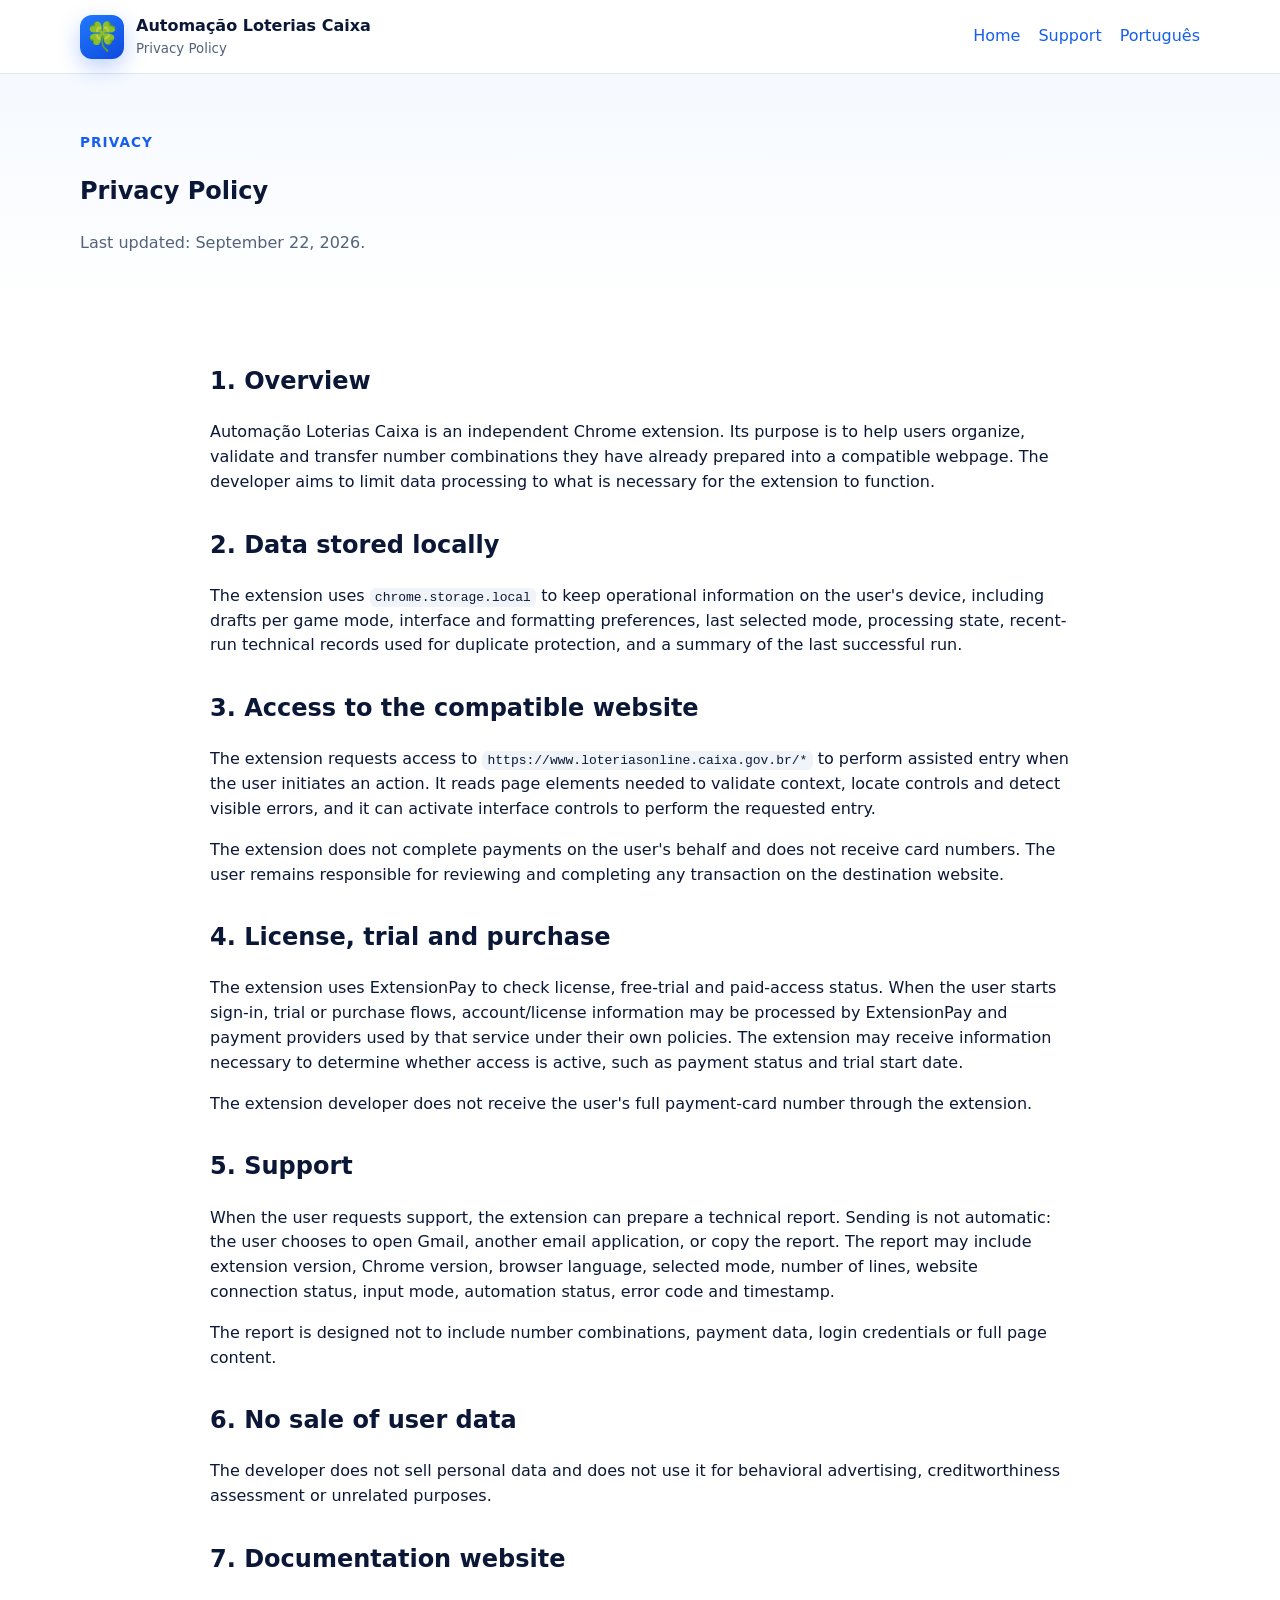
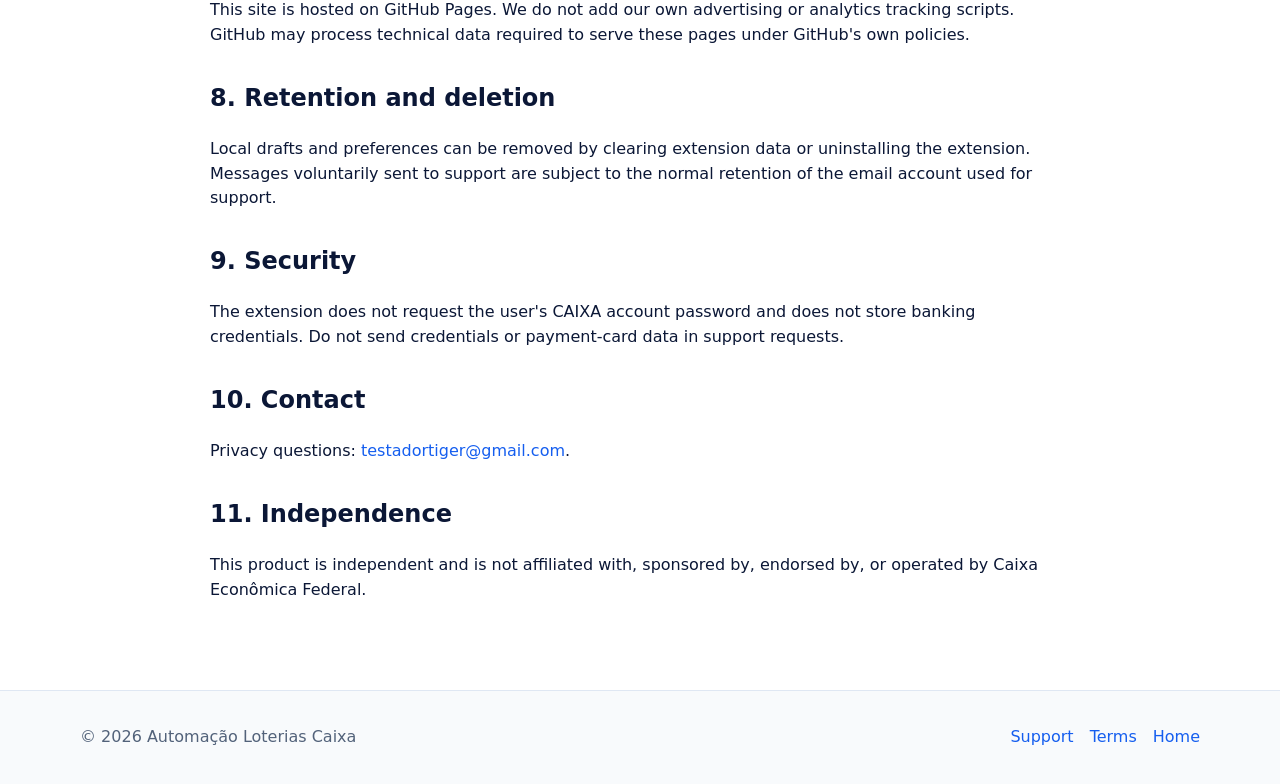
==== en/privacy/index.html @ 9dab3103 "Add en/privacy/index.html" ====
<!doctype html><html lang="en"><head><meta charset="utf-8"><meta name="viewport" content="width=device-width,initial-scale=1"><title>Privacy Policy — Automação Loterias Caixa</title><link rel="stylesheet" href="../../assets/styles.css"></head><body><header class="topbar"><div class="wrap nav"><a class="brand" href="../"><span class="brand-mark">🍀</span><span>Automação Loterias Caixa<small>Privacy Policy</small></span></a><nav class="navlinks"><a href="../">Home</a><a href="../support/">Support</a><a href="../../privacy/">Português</a></nav></div></header><main><section class="page-head"><div class="wrap"><div class="eyebrow">Privacy</div><h1>Privacy Policy</h1><p class="lead">Last updated: September 22, 2026.</p></div></section><section class="page"><div class="wrap prose"><h2>1. Overview</h2><p>Automação Loterias Caixa is an independent Chrome extension. Its purpose is to help users organize, validate and transfer number combinations they have already prepared into a compatible webpage. The developer aims to limit data processing to what is necessary for the extension to function.</p><h2>2. Data stored locally</h2><p>The extension uses <code>chrome.storage.local</code> to keep operational information on the user's device, including drafts per game mode, interface and formatting preferences, last selected mode, processing state, recent-run technical records used for duplicate protection, and a summary of the last successful run.</p><h2>3. Access to the compatible website</h2><p>The extension requests access to <code>https://www.loteriasonline.caixa.gov.br/*</code> to perform assisted entry when the user initiates an action. It reads page elements needed to validate context, locate controls and detect visible errors, and it can activate interface controls to perform the requested entry.</p><p>The extension does not complete payments on the user's behalf and does not receive card numbers. The user remains responsible for reviewing and completing any transaction on the destination website.</p><h2>4. License, trial and purchase</h2><p>The extension uses ExtensionPay to check license, free-trial and paid-access status. When the user starts sign-in, trial or purchase flows, account/license information may be processed by ExtensionPay and payment providers used by that service under their own policies. The extension may receive information necessary to determine whether access is active, such as payment status and trial start date.</p><p>The extension developer does not receive the user's full payment-card number through the extension.</p><h2>5. Support</h2><p>When the user requests support, the extension can prepare a technical report. Sending is not automatic: the user chooses to open Gmail, another email application, or copy the report. The report may include extension version, Chrome version, browser language, selected mode, number of lines, website connection status, input mode, automation status, error code and timestamp.</p><p>The report is designed not to include number combinations, payment data, login credentials or full page content.</p><h2>6. No sale of user data</h2><p>The developer does not sell personal data and does not use it for behavioral advertising, creditworthiness assessment or unrelated purposes.</p><h2>7. Documentation website</h2><p>This site is hosted on GitHub Pages. We do not add our own advertising or analytics tracking scripts. GitHub may process technical data required to serve these pages under GitHub's own policies.</p><h2>8. Retention and deletion</h2><p>Local drafts and preferences can be removed by clearing extension data or uninstalling the extension. Messages voluntarily sent to support are subject to the normal retention of the email account used for support.</p><h2>9. Security</h2><p>The extension does not request the user's CAIXA account password and does not store banking credentials. Do not send credentials or payment-card data in support requests.</p><h2>10. Contact</h2><p>Privacy questions: <a href="mailto:testadortiger@gmail.com?subject=Privacy%20-%20Automacao%20Loterias%20Caixa">testadortiger@gmail.com</a>.</p><h2>11. Independence</h2><p>This product is independent and is not affiliated with, sponsored by, endorsed by, or operated by Caixa Econômica Federal.</p></div></section></main><footer class="footer"><div class="wrap footer-grid"><div>© 2026 Automação Loterias Caixa</div><nav><a href="../support/">Support</a><a href="../terms/">Terms</a><a href="../">Home</a></nav></div></footer></body></html>
---- assets/styles.css ----
:root{--blue:#155eef;--blue2:#0b4fd9;--green:#12b76a;--ink:#0b1736;--muted:#52627a;--line:#dfe7f3;--soft:#f5f8fc;--warn:#fff8e7;--shadow:0 18px 48px rgba(30,79,150,.12)}
*{box-sizing:border-box}html{scroll-behavior:smooth}body{margin:0;font-family:Inter,ui-sans-serif,system-ui,-apple-system,BlinkMacSystemFont,"Segoe UI",sans-serif;color:var(--ink);background:#fff;line-height:1.55}a{color:var(--blue);text-decoration:none}a:hover{text-decoration:underline}.wrap{width:min(1120px,calc(100% - 32px));margin:auto}.topbar{position:sticky;top:0;z-index:20;background:rgba(255,255,255,.94);backdrop-filter:blur(14px);border-bottom:1px solid var(--line)}.nav{display:flex;align-items:center;justify-content:space-between;gap:24px;padding:14px 0}.brand{display:flex;align-items:center;gap:12px;color:var(--ink);font-weight:800}.brand-mark{width:44px;height:44px;border-radius:12px;display:grid;place-items:center;background:linear-gradient(145deg,#1f7aff,#1049dd);font-size:28px;box-shadow:0 8px 22px rgba(21,94,239,.28)}.brand small{display:block;font-weight:500;color:var(--muted)}.navlinks{display:flex;align-items:center;gap:18px;flex-wrap:wrap}.pill{display:inline-flex;align-items:center;justify-content:center;padding:10px 16px;border-radius:999px;border:1px solid var(--line);background:#fff;font-weight:700}.primary{background:var(--blue);color:#fff;border-color:var(--blue)}.hero{overflow:hidden;background:radial-gradient(circle at 80% 0,#d6f7ee 0,transparent 30%),radial-gradient(circle at 20% 30%,#ddecff 0,transparent 34%),linear-gradient(180deg,#fff,#f7fbff);padding:82px 0 72px}.hero-grid{display:grid;grid-template-columns:1.1fr .9fr;gap:48px;align-items:center}.eyebrow{font-weight:800;color:var(--blue);letter-spacing:.08em;text-transform:uppercase;font-size:.85rem}.hero h1{font-size:clamp(2.4rem,5vw,4.8rem);line-height:1.02;margin:.2em 0}.hero p{font-size:1.2rem;color:var(--muted);max-width:720px}.hero-card{background:rgba(255,255,255,.9);border:1px solid var(--line);box-shadow:var(--shadow);border-radius:28px;padding:28px}.hero-logo{width:88px;height:88px;border-radius:24px;display:grid;place-items:center;background:linear-gradient(145deg,#1f7aff,#1049dd);font-size:54px}.badges{display:flex;gap:10px;flex-wrap:wrap;margin-top:24px}.badge{background:#eef4ff;color:#174ea6;border-radius:999px;padding:8px 12px;font-weight:700;font-size:.9rem}.section{padding:70px 0}.section.alt{background:var(--soft)}.section h2{font-size:clamp(1.8rem,3vw,2.8rem);margin:0 0 12px}.lead{color:var(--muted);max-width:760px}.grid3{display:grid;grid-template-columns:repeat(3,1fr);gap:18px;margin-top:30px}.card{background:#fff;border:1px solid var(--line);border-radius:20px;padding:22px;box-shadow:0 8px 28px rgba(30,79,150,.06)}.card h3{margin:4px 0 8px}.icon{width:42px;height:42px;border-radius:12px;display:grid;place-items:center;background:#eaf1ff;color:var(--blue);font-weight:900}.steps{display:grid;gap:14px;margin-top:28px}.step{display:grid;grid-template-columns:46px 1fr;gap:16px;align-items:start;background:#fff;border:1px solid var(--line);border-radius:18px;padding:18px}.num{width:42px;height:42px;border-radius:50%;display:grid;place-items:center;background:var(--blue);color:#fff;font-weight:800}.notice{background:var(--warn);border:1px solid #f4d98b;border-radius:18px;padding:18px 20px}.footer{border-top:1px solid var(--line);background:#f8fafc;padding:34px 0;color:var(--muted)}.footer-grid{display:flex;justify-content:space-between;gap:24px;flex-wrap:wrap}.footer nav{display:flex;gap:16px;flex-wrap:wrap}.page-head{padding:58px 0 32px;background:linear-gradient(180deg,#f5f9ff,#fff)}.page{padding:28px 0 72px}.prose{max-width:860px}.prose h2{margin-top:2rem}.prose li{margin:.45rem 0}.contact-box{display:flex;gap:18px;align-items:center;justify-content:space-between;background:#eef6ff;border:1px solid #cfe0ff;border-radius:20px;padding:22px;flex-wrap:wrap}.muted{color:var(--muted)}code{background:#f0f4f8;padding:.15em .4em;border-radius:6px;overflow-wrap:anywhere}@media(max-width:800px){.hero-grid,.grid3{grid-template-columns:1fr}.nav{align-items:flex-start}.navlinks{justify-content:flex-end}.hero{padding-top:56px}}@media(max-width:560px){.navlinks a:not(.pill){display:none}.hero h1{font-size:2.5rem}.section{padding:50px 0}.brand span{font-size:.92rem}}
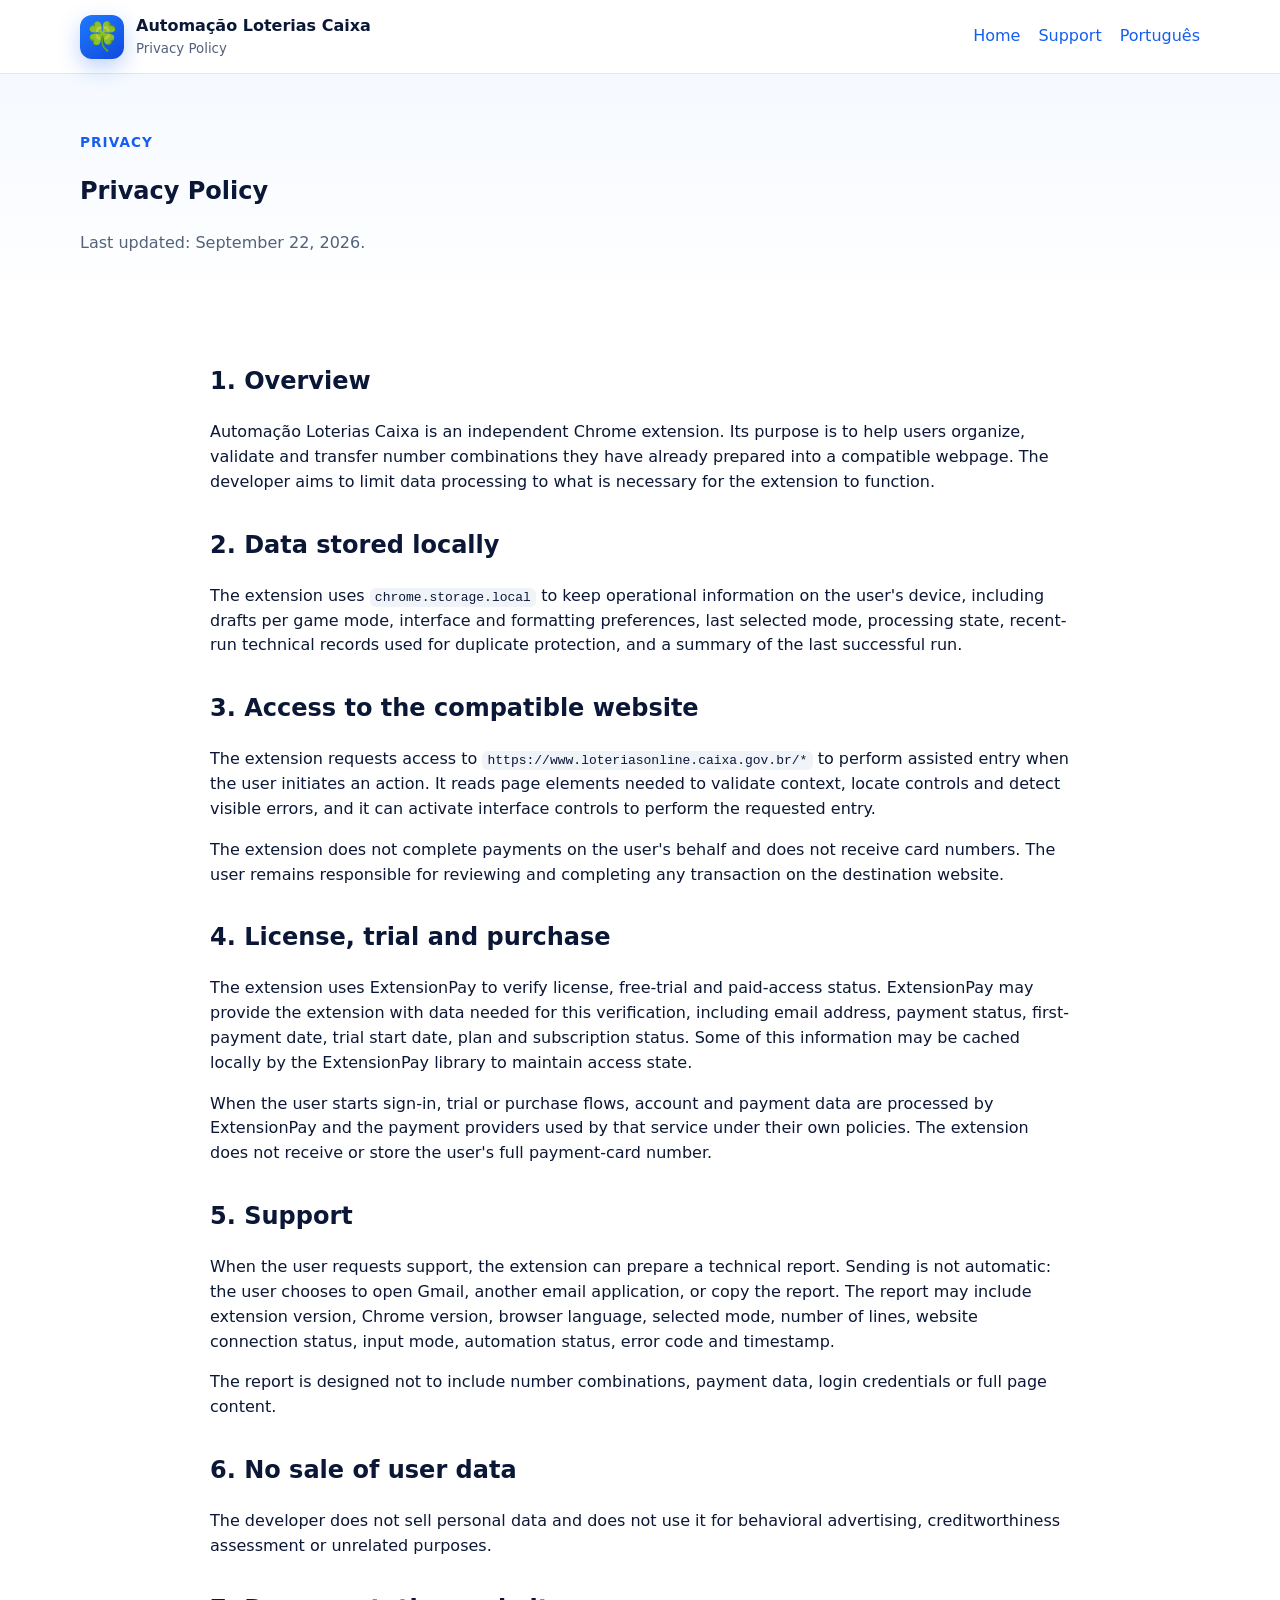
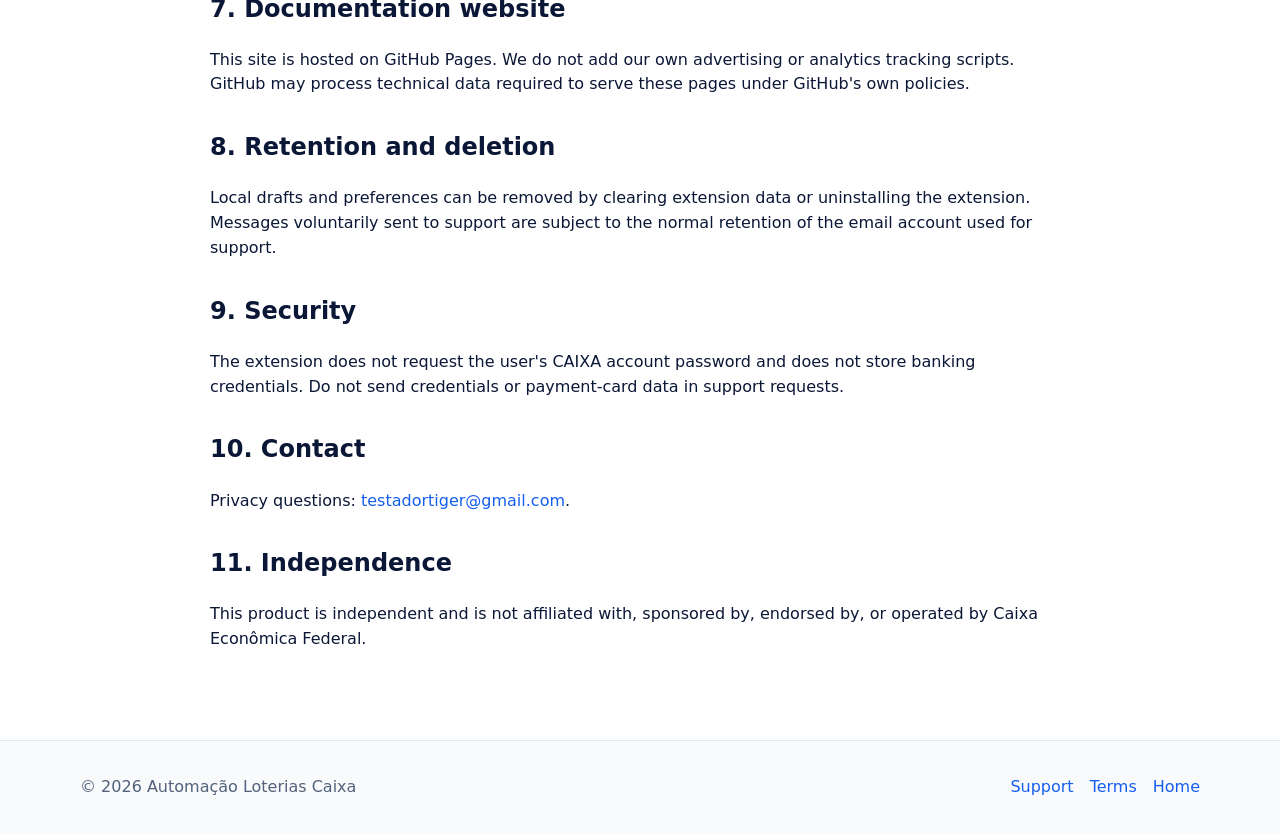
==== commit 45354d5b: "Clarify ExtensionPay data handling in en/privacy/index.html" ====
--- a/en/privacy/index.html
+++ b/en/privacy/index.html
@@ -1 +1 @@
-<!doctype html><html lang="en"><head><meta charset="utf-8"><meta name="viewport" content="width=device-width,initial-scale=1"><title>Privacy Policy — Automação Loterias Caixa</title><link rel="stylesheet" href="../../assets/styles.css"></head><body><header class="topbar"><div class="wrap nav"><a class="brand" href="../"><span class="brand-mark">🍀</span><span>Automação Loterias Caixa<small>Privacy Policy</small></span></a><nav class="navlinks"><a href="../">Home</a><a href="../support/">Support</a><a href="../../privacy/">Português</a></nav></div></header><main><section class="page-head"><div class="wrap"><div class="eyebrow">Privacy</div><h1>Privacy Policy</h1><p class="lead">Last updated: September 22, 2026.</p></div></section><section class="page"><div class="wrap prose"><h2>1. Overview</h2><p>Automação Loterias Caixa is an independent Chrome extension. Its purpose is to help users organize, validate and transfer number combinations they have already prepared into a compatible webpage. The developer aims to limit data processing to what is necessary for the extension to function.</p><h2>2. Data stored locally</h2><p>The extension uses <code>chrome.storage.local</code> to keep operational information on the user's device, including drafts per game mode, interface and formatting preferences, last selected mode, processing state, recent-run technical records used for duplicate protection, and a summary of the last successful run.</p><h2>3. Access to the compatible website</h2><p>The extension requests access to <code>https://www.loteriasonline.caixa.gov.br/*</code> to perform assisted entry when the user initiates an action. It reads page elements needed to validate context, locate controls and detect visible errors, and it can activate interface controls to perform the requested entry.</p><p>The extension does not complete payments on the user's behalf and does not receive card numbers. The user remains responsible for reviewing and completing any transaction on the destination website.</p><h2>4. License, trial and purchase</h2><p>The extension uses ExtensionPay to check license, free-trial and paid-access status. When the user starts sign-in, trial or purchase flows, account/license information may be processed by ExtensionPay and payment providers used by that service under their own policies. The extension may receive information necessary to determine whether access is active, such as payment status and trial start date.</p><p>The extension developer does not receive the user's full payment-card number through the extension.</p><h2>5. Support</h2><p>When the user requests support, the extension can prepare a technical report. Sending is not automatic: the user chooses to open Gmail, another email application, or copy the report. The report may include extension version, Chrome version, browser language, selected mode, number of lines, website connection status, input mode, automation status, error code and timestamp.</p><p>The report is designed not to include number combinations, payment data, login credentials or full page content.</p><h2>6. No sale of user data</h2><p>The developer does not sell personal data and does not use it for behavioral advertising, creditworthiness assessment or unrelated purposes.</p><h2>7. Documentation website</h2><p>This site is hosted on GitHub Pages. We do not add our own advertising or analytics tracking scripts. GitHub may process technical data required to serve these pages under GitHub's own policies.</p><h2>8. Retention and deletion</h2><p>Local drafts and preferences can be removed by clearing extension data or uninstalling the extension. Messages voluntarily sent to support are subject to the normal retention of the email account used for support.</p><h2>9. Security</h2><p>The extension does not request the user's CAIXA account password and does not store banking credentials. Do not send credentials or payment-card data in support requests.</p><h2>10. Contact</h2><p>Privacy questions: <a href="mailto:testadortiger@gmail.com?subject=Privacy%20-%20Automacao%20Loterias%20Caixa">testadortiger@gmail.com</a>.</p><h2>11. Independence</h2><p>This product is independent and is not affiliated with, sponsored by, endorsed by, or operated by Caixa Econômica Federal.</p></div></section></main><footer class="footer"><div class="wrap footer-grid"><div>© 2026 Automação Loterias Caixa</div><nav><a href="../support/">Support</a><a href="../terms/">Terms</a><a href="../">Home</a></nav></div></footer></body></html>+<!doctype html><html lang="en"><head><meta charset="utf-8"><meta name="viewport" content="width=device-width,initial-scale=1"><title>Privacy Policy — Automação Loterias Caixa</title><link rel="stylesheet" href="../../assets/styles.css"></head><body><header class="topbar"><div class="wrap nav"><a class="brand" href="../"><span class="brand-mark">🍀</span><span>Automação Loterias Caixa<small>Privacy Policy</small></span></a><nav class="navlinks"><a href="../">Home</a><a href="../support/">Support</a><a href="../../privacy/">Português</a></nav></div></header><main><section class="page-head"><div class="wrap"><div class="eyebrow">Privacy</div><h1>Privacy Policy</h1><p class="lead">Last updated: September 22, 2026.</p></div></section><section class="page"><div class="wrap prose"><h2>1. Overview</h2><p>Automação Loterias Caixa is an independent Chrome extension. Its purpose is to help users organize, validate and transfer number combinations they have already prepared into a compatible webpage. The developer aims to limit data processing to what is necessary for the extension to function.</p><h2>2. Data stored locally</h2><p>The extension uses <code>chrome.storage.local</code> to keep operational information on the user's device, including drafts per game mode, interface and formatting preferences, last selected mode, processing state, recent-run technical records used for duplicate protection, and a summary of the last successful run.</p><h2>3. Access to the compatible website</h2><p>The extension requests access to <code>https://www.loteriasonline.caixa.gov.br/*</code> to perform assisted entry when the user initiates an action. It reads page elements needed to validate context, locate controls and detect visible errors, and it can activate interface controls to perform the requested entry.</p><p>The extension does not complete payments on the user's behalf and does not receive card numbers. The user remains responsible for reviewing and completing any transaction on the destination website.</p><h2>4. License, trial and purchase</h2><p>The extension uses ExtensionPay to verify license, free-trial and paid-access status. ExtensionPay may provide the extension with data needed for this verification, including email address, payment status, first-payment date, trial start date, plan and subscription status. Some of this information may be cached locally by the ExtensionPay library to maintain access state.</p><p>When the user starts sign-in, trial or purchase flows, account and payment data are processed by ExtensionPay and the payment providers used by that service under their own policies. The extension does not receive or store the user's full payment-card number.</p><h2>5. Support</h2><p>When the user requests support, the extension can prepare a technical report. Sending is not automatic: the user chooses to open Gmail, another email application, or copy the report. The report may include extension version, Chrome version, browser language, selected mode, number of lines, website connection status, input mode, automation status, error code and timestamp.</p><p>The report is designed not to include number combinations, payment data, login credentials or full page content.</p><h2>6. No sale of user data</h2><p>The developer does not sell personal data and does not use it for behavioral advertising, creditworthiness assessment or unrelated purposes.</p><h2>7. Documentation website</h2><p>This site is hosted on GitHub Pages. We do not add our own advertising or analytics tracking scripts. GitHub may process technical data required to serve these pages under GitHub's own policies.</p><h2>8. Retention and deletion</h2><p>Local drafts and preferences can be removed by clearing extension data or uninstalling the extension. Messages voluntarily sent to support are subject to the normal retention of the email account used for support.</p><h2>9. Security</h2><p>The extension does not request the user's CAIXA account password and does not store banking credentials. Do not send credentials or payment-card data in support requests.</p><h2>10. Contact</h2><p>Privacy questions: <a href="mailto:testadortiger@gmail.com?subject=Privacy%20-%20Automacao%20Loterias%20Caixa">testadortiger@gmail.com</a>.</p><h2>11. Independence</h2><p>This product is independent and is not affiliated with, sponsored by, endorsed by, or operated by Caixa Econômica Federal.</p></div></section></main><footer class="footer"><div class="wrap footer-grid"><div>© 2026 Automação Loterias Caixa</div><nav><a href="../support/">Support</a><a href="../terms/">Terms</a><a href="../">Home</a></nav></div></footer></body></html>
